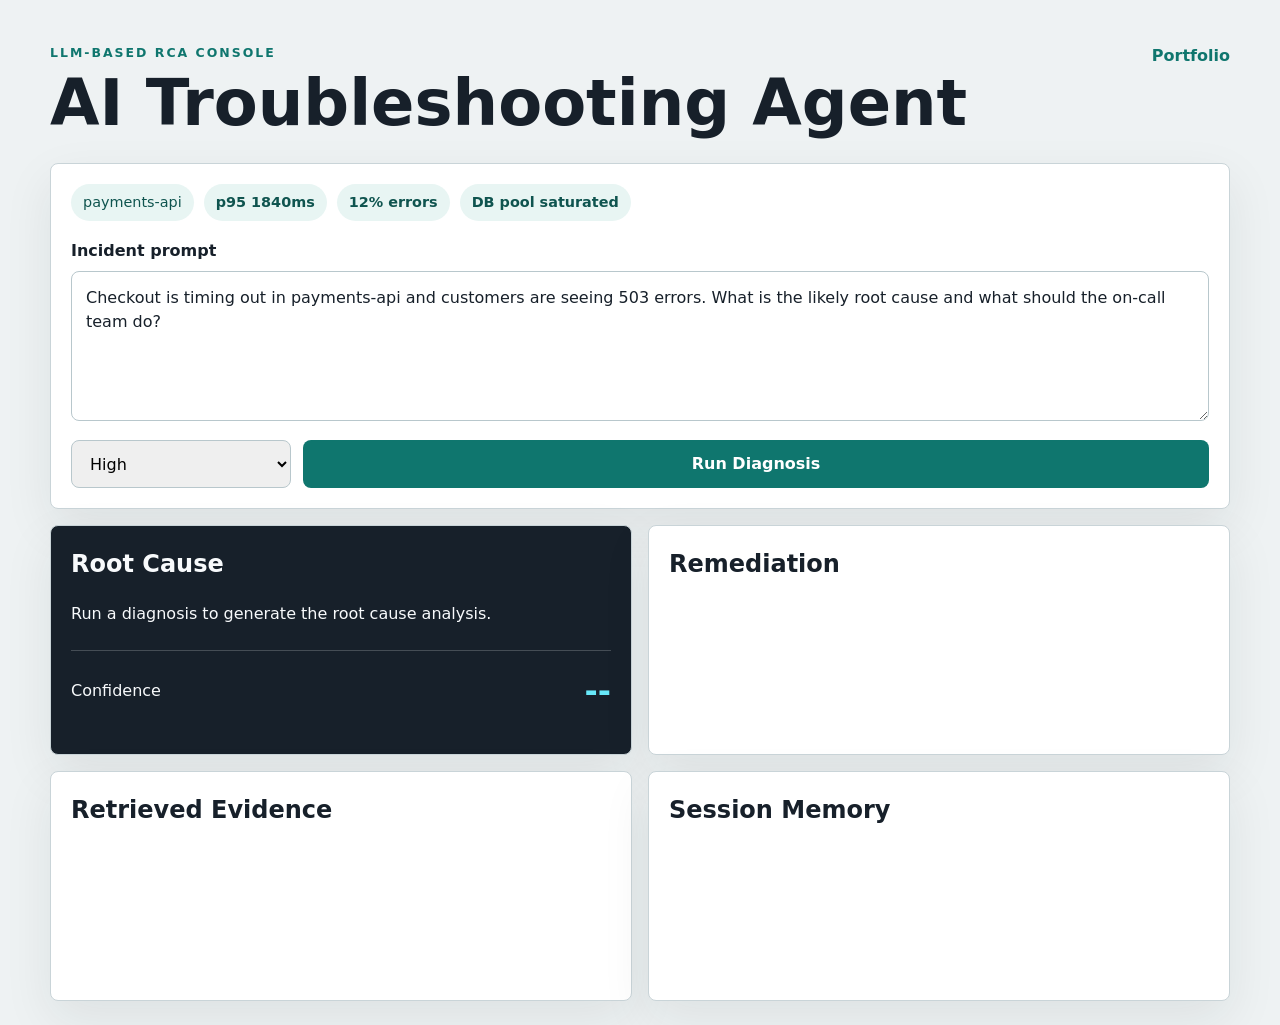
==== projects/01-ai-troubleshooting-agent/frontend/index.html @ 3167c2c2 "Build AI troubleshooting agent portfolio project" ====
<!DOCTYPE html>
<html lang="en">
<head>
  <meta charset="UTF-8" />
  <meta name="viewport" content="width=device-width, initial-scale=1.0" />
  <title>AI Troubleshooting Agent</title>
  <link rel="stylesheet" href="styles.css" />
</head>
<body>
  <main class="app-shell">
    <section class="workspace">
      <header class="topbar">
        <div>
          <p class="eyebrow">LLM-Based RCA Console</p>
          <h1>AI Troubleshooting Agent</h1>
        </div>
        <a href="../../index.html">Portfolio</a>
      </header>

      <section class="incident-panel">
        <div class="status-strip">
          <span>payments-api</span>
          <strong>p95 1840ms</strong>
          <strong>12% errors</strong>
          <strong>DB pool saturated</strong>
        </div>
        <form id="troubleshoot-form">
          <label for="message">Incident prompt</label>
          <textarea id="message" rows="5">Checkout is timing out in payments-api and customers are seeing 503 errors. What is the likely root cause and what should the on-call team do?</textarea>
          <div class="form-row">
            <select id="severity" aria-label="Severity">
              <option value="high">High</option>
              <option value="critical">Critical</option>
              <option value="medium">Medium</option>
            </select>
            <button type="submit">Run Diagnosis</button>
          </div>
        </form>
      </section>

      <section class="results-grid">
        <article class="result-card primary">
          <h2>Root Cause</h2>
          <p id="root-cause">Run a diagnosis to generate the root cause analysis.</p>
          <div class="confidence">
            <span>Confidence</span>
            <strong id="confidence">--</strong>
          </div>
        </article>
        <article class="result-card">
          <h2>Remediation</h2>
          <ol id="remediation"></ol>
        </article>
        <article class="result-card">
          <h2>Retrieved Evidence</h2>
          <div id="evidence"></div>
        </article>
        <article class="result-card">
          <h2>Session Memory</h2>
          <div id="memory"></div>
        </article>
      </section>
    </section>
  </main>
  <script src="script.js"></script>
</body>
</html>
---- projects/01-ai-troubleshooting-agent/frontend/styles.css ----
:root {
  color: #17202a;
  background: #eef2f3;
  font-family: Inter, ui-sans-serif, system-ui, -apple-system, BlinkMacSystemFont, "Segoe UI", sans-serif;
  line-height: 1.5;
}

* {
  box-sizing: border-box;
}

body {
  margin: 0;
  min-height: 100vh;
}

.app-shell {
  min-height: 100vh;
  padding: 24px;
}

.workspace {
  width: min(1180px, 100%);
  margin: 0 auto;
}

.topbar {
  display: flex;
  justify-content: space-between;
  align-items: flex-start;
  gap: 24px;
  padding: 20px 0 28px;
}

.topbar a {
  color: #0f766e;
  font-weight: 700;
  text-decoration: none;
}

.eyebrow {
  margin: 0 0 8px;
  color: #0f766e;
  font-size: 0.78rem;
  font-weight: 800;
  letter-spacing: 0.16em;
  text-transform: uppercase;
}

h1,
h2,
p {
  margin-top: 0;
}

h1 {
  margin-bottom: 0;
  font-size: clamp(2rem, 5vw, 4.2rem);
  line-height: 1;
}

.incident-panel,
.result-card {
  border: 1px solid #c9d4d8;
  border-radius: 8px;
  background: #ffffff;
  box-shadow: 0 18px 50px rgba(23, 32, 42, 0.08);
}

.incident-panel {
  padding: 20px;
}

.status-strip {
  display: flex;
  flex-wrap: wrap;
  gap: 10px;
  margin-bottom: 18px;
}

.status-strip span,
.status-strip strong {
  border-radius: 999px;
  padding: 8px 12px;
  background: #e8f5f3;
  color: #0f544f;
  font-size: 0.9rem;
}

label {
  display: block;
  margin-bottom: 8px;
  font-weight: 800;
}

textarea,
select,
button {
  width: 100%;
  border: 1px solid #b8c7cc;
  border-radius: 8px;
  font: inherit;
}

textarea {
  resize: vertical;
  padding: 14px;
  color: #17202a;
}

.form-row {
  display: grid;
  grid-template-columns: minmax(160px, 220px) minmax(180px, 1fr);
  gap: 12px;
  margin-top: 12px;
}

select,
button {
  min-height: 48px;
  padding: 0 14px;
}

button {
  border: 0;
  background: #0f766e;
  color: #ffffff;
  font-weight: 800;
  cursor: pointer;
}

.results-grid {
  display: grid;
  grid-template-columns: repeat(2, minmax(0, 1fr));
  gap: 16px;
  margin-top: 16px;
}

.result-card {
  min-height: 230px;
  padding: 20px;
}

.result-card.primary {
  background: #17202a;
  color: #f8fafc;
}

.confidence {
  display: flex;
  justify-content: space-between;
  align-items: center;
  border-top: 1px solid rgba(255, 255, 255, 0.2);
  margin-top: 24px;
  padding-top: 16px;
}

.confidence strong {
  font-size: 2rem;
  color: #67e8f9;
}

ol {
  padding-left: 22px;
}

.evidence-item,
.memory-item {
  border-top: 1px solid #dce4e7;
  padding-top: 12px;
  margin-top: 12px;
}

.evidence-item strong {
  display: block;
}

.evidence-item span {
  color: #0f766e;
  font-weight: 800;
}

@media (max-width: 760px) {
  .app-shell {
    padding: 16px;
  }

  .topbar,
  .form-row {
    display: block;
  }

  select,
  button {
    margin-top: 10px;
  }

  .results-grid {
    grid-template-columns: 1fr;
  }
}
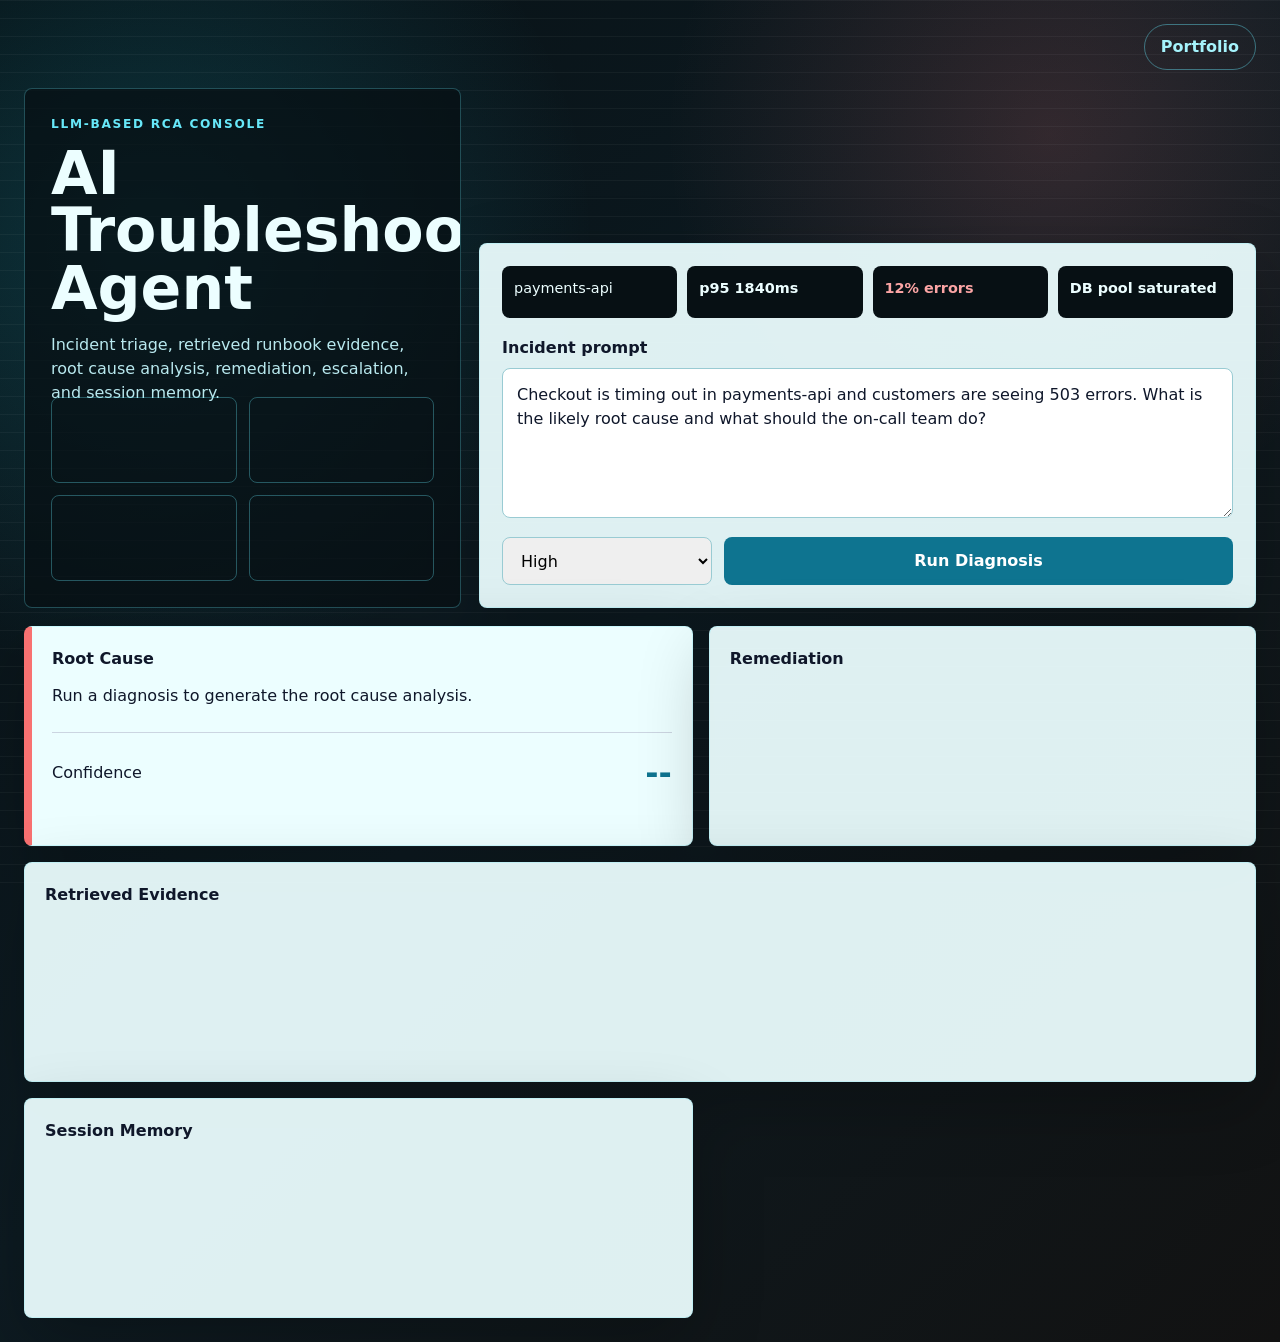
==== commit 5ac012b5: "Improve project page navigation and layouts" ====
--- a/projects/01-ai-troubleshooting-agent/frontend/index.html
+++ b/projects/01-ai-troubleshooting-agent/frontend/index.html
@@ -7,17 +7,22 @@
   <link rel="stylesheet" href="styles.css" />
 </head>
 <body>
-  <main class="app-shell">
-    <section class="workspace">
-      <header class="topbar">
-        <div>
-          <p class="eyebrow">LLM-Based RCA Console</p>
-          <h1>AI Troubleshooting Agent</h1>
+  <main class="incident-shell">
+    <nav class="floating-nav">
+      <a href="../../../index.html">Portfolio</a>
+    </nav>
+
+    <section class="war-room">
+      <aside class="incident-identity">
+        <p class="eyebrow">LLM-Based RCA Console</p>
+        <h1>AI Troubleshooting Agent</h1>
+        <p class="lede">Incident triage, retrieved runbook evidence, root cause analysis, remediation, escalation, and session memory.</p>
+        <div class="pulse-map" aria-hidden="true">
+          <span></span><span></span><span></span><span></span>
         </div>
-        <a href="../../index.html">Portfolio</a>
-      </header>
+      </aside>
 
-      <section class="incident-panel">
+      <section class="diagnostic-console">
         <div class="status-strip">
           <span>payments-api</span>
           <strong>p95 1840ms</strong>
@@ -37,29 +42,29 @@
           </div>
         </form>
       </section>
+    </section>
 
-      <section class="results-grid">
-        <article class="result-card primary">
-          <h2>Root Cause</h2>
-          <p id="root-cause">Run a diagnosis to generate the root cause analysis.</p>
-          <div class="confidence">
-            <span>Confidence</span>
-            <strong id="confidence">--</strong>
-          </div>
-        </article>
-        <article class="result-card">
-          <h2>Remediation</h2>
-          <ol id="remediation"></ol>
-        </article>
-        <article class="result-card">
-          <h2>Retrieved Evidence</h2>
-          <div id="evidence"></div>
-        </article>
-        <article class="result-card">
-          <h2>Session Memory</h2>
-          <div id="memory"></div>
-        </article>
-      </section>
+    <section class="results-grid">
+      <article class="result-card primary">
+        <h2>Root Cause</h2>
+        <p id="root-cause">Run a diagnosis to generate the root cause analysis.</p>
+        <div class="confidence">
+          <span>Confidence</span>
+          <strong id="confidence">--</strong>
+        </div>
+      </article>
+      <article class="result-card remediation-card">
+        <h2>Remediation</h2>
+        <ol id="remediation"></ol>
+      </article>
+      <article class="result-card evidence-card">
+        <h2>Retrieved Evidence</h2>
+        <div id="evidence"></div>
+      </article>
+      <article class="result-card memory-card">
+        <h2>Session Memory</h2>
+        <div id="memory"></div>
+      </article>
     </section>
   </main>
   <script src="script.js"></script>
--- a/projects/01-ai-troubleshooting-agent/frontend/styles.css
+++ b/projects/01-ai-troubleshooting-agent/frontend/styles.css
@@ -1,6 +1,6 @@
 :root {
-  color: #17202a;
-  background: #eef2f3;
+  color: #ecfeff;
+  background: #071014;
   font-family: Inter, ui-sans-serif, system-ui, -apple-system, BlinkMacSystemFont, "Segoe UI", sans-serif;
   line-height: 1.5;
 }
@@ -12,38 +12,74 @@
 body {
   margin: 0;
   min-height: 100vh;
-}
-
-.app-shell {
+  background:
+    radial-gradient(circle at 12% 18%, rgba(34, 211, 238, 0.18), transparent 28%),
+    radial-gradient(circle at 82% 10%, rgba(248, 113, 113, 0.16), transparent 24%),
+    linear-gradient(135deg, #071014 0%, #0d1b22 48%, #121212 100%);
+  overflow-x: hidden;
+}
+
+body::before {
+  animation: scan 9s linear infinite;
+  background: repeating-linear-gradient(180deg, rgba(255, 255, 255, 0.045) 0, rgba(255, 255, 255, 0.045) 1px, transparent 1px, transparent 18px);
+  content: "";
+  inset: 0;
+  pointer-events: none;
+  position: fixed;
+}
+
+@keyframes scan {
+  from { transform: translateY(-18px); }
+  to { transform: translateY(18px); }
+}
+
+.incident-shell {
   min-height: 100vh;
   padding: 24px;
-}
-
-.workspace {
-  width: min(1180px, 100%);
+  position: relative;
+}
+
+.floating-nav {
+  display: flex;
+  justify-content: flex-end;
+  margin: 0 auto 18px;
+  width: min(1240px, 100%);
+}
+
+.floating-nav a {
+  border: 1px solid rgba(103, 232, 249, 0.42);
+  border-radius: 999px;
+  color: #a5f3fc;
+  font-weight: 900;
+  padding: 10px 16px;
+  text-decoration: none;
+}
+
+.war-room {
+  align-items: stretch;
+  display: grid;
+  gap: 18px;
+  grid-template-columns: minmax(280px, 0.72fr) minmax(0, 1.28fr);
   margin: 0 auto;
-}
-
-.topbar {
-  display: flex;
-  justify-content: space-between;
-  align-items: flex-start;
-  gap: 24px;
-  padding: 20px 0 28px;
-}
-
-.topbar a {
-  color: #0f766e;
-  font-weight: 700;
-  text-decoration: none;
+  width: min(1240px, 100%);
+}
+
+.incident-identity {
+  background: rgba(7, 16, 20, 0.74);
+  border: 1px solid rgba(103, 232, 249, 0.28);
+  border-radius: 8px;
+  min-height: 520px;
+  overflow: hidden;
+  padding: 26px;
+  position: relative;
 }
 
 .eyebrow {
-  margin: 0 0 8px;
-  color: #0f766e;
-  font-size: 0.78rem;
-  font-weight: 800;
-  letter-spacing: 0.16em;
+  color: #67e8f9;
+  font-size: 0.76rem;
+  font-weight: 900;
+  letter-spacing: 0.14em;
+  margin: 0 0 12px;
   text-transform: uppercase;
 }
 
@@ -54,64 +90,108 @@
 }
 
 h1 {
-  margin-bottom: 0;
-  font-size: clamp(2rem, 5vw, 4.2rem);
-  line-height: 1;
-}
-
-.incident-panel,
+  font-size: clamp(2rem, 4.7vw, 4.4rem);
+  line-height: 0.95;
+  margin-bottom: 16px;
+  max-width: 620px;
+}
+
+h2 {
+  font-size: 1rem;
+}
+
+.lede {
+  color: #b9e9ef;
+  max-width: 460px;
+}
+
+.pulse-map {
+  bottom: 26px;
+  display: grid;
+  gap: 12px;
+  grid-template-columns: repeat(2, minmax(0, 1fr));
+  left: 26px;
+  position: absolute;
+  right: 26px;
+}
+
+.pulse-map span {
+  animation: pulse 2.8s ease-in-out infinite;
+  border: 1px solid rgba(103, 232, 249, 0.32);
+  border-radius: 8px;
+  height: 86px;
+}
+
+.pulse-map span:nth-child(2),
+.pulse-map span:nth-child(3) {
+  animation-delay: 0.8s;
+}
+
+@keyframes pulse {
+  0%, 100% { background: rgba(103, 232, 249, 0.04); }
+  50% { background: rgba(248, 113, 113, 0.16); }
+}
+
+.diagnostic-console,
 .result-card {
-  border: 1px solid #c9d4d8;
-  border-radius: 8px;
-  background: #ffffff;
-  box-shadow: 0 18px 50px rgba(23, 32, 42, 0.08);
-}
-
-.incident-panel {
-  padding: 20px;
+  background: rgba(236, 254, 255, 0.94);
+  border: 1px solid rgba(103, 232, 249, 0.24);
+  border-radius: 8px;
+  box-shadow: 0 24px 70px rgba(0, 0, 0, 0.24);
+  color: #0f172a;
+}
+
+.diagnostic-console {
+  align-self: end;
+  padding: 22px;
 }
 
 .status-strip {
-  display: flex;
-  flex-wrap: wrap;
+  display: grid;
   gap: 10px;
+  grid-template-columns: repeat(4, minmax(0, 1fr));
   margin-bottom: 18px;
 }
 
 .status-strip span,
 .status-strip strong {
-  border-radius: 999px;
-  padding: 8px 12px;
-  background: #e8f5f3;
-  color: #0f544f;
+  background: #071014;
+  border-radius: 8px;
+  color: #ecfeff;
   font-size: 0.9rem;
+  min-height: 52px;
+  padding: 12px;
+}
+
+.status-strip strong:nth-child(3) {
+  color: #fca5a5;
 }
 
 label {
   display: block;
+  font-weight: 900;
   margin-bottom: 8px;
-  font-weight: 800;
 }
 
 textarea,
 select,
 button {
+  border: 1px solid #99cbd3;
+  border-radius: 8px;
+  font: inherit;
   width: 100%;
-  border: 1px solid #b8c7cc;
-  border-radius: 8px;
-  font: inherit;
 }
 
 textarea {
+  color: #0f172a;
+  padding: 14px;
   resize: vertical;
-  padding: 14px;
-  color: #17202a;
 }
 
 .form-row {
   display: grid;
-  grid-template-columns: minmax(160px, 220px) minmax(180px, 1fr);
   gap: 12px;
+  grid-template-columns: minmax(150px, 210px) minmax(180px, 1fr);
   margin-top: 12px;
 }
 
@@ -122,42 +202,47 @@
 }
 
 button {
+  background: #0e7490;
   border: 0;
-  background: #0f766e;
   color: #ffffff;
-  font-weight: 800;
   cursor: pointer;
+  font-weight: 900;
 }
 
 .results-grid {
   display: grid;
-  grid-template-columns: repeat(2, minmax(0, 1fr));
   gap: 16px;
-  margin-top: 16px;
+  grid-template-columns: 1.1fr 0.9fr;
+  margin: 18px auto 0;
+  width: min(1240px, 100%);
 }
 
 .result-card {
-  min-height: 230px;
+  min-height: 220px;
   padding: 20px;
 }
 
 .result-card.primary {
-  background: #17202a;
-  color: #f8fafc;
+  background: #ecfeff;
+  border-left: 8px solid #f87171;
+}
+
+.evidence-card {
+  grid-column: 1 / -1;
 }
 
 .confidence {
+  align-items: center;
+  border-top: 1px solid #cbd5e1;
   display: flex;
   justify-content: space-between;
-  align-items: center;
-  border-top: 1px solid rgba(255, 255, 255, 0.2);
   margin-top: 24px;
   padding-top: 16px;
 }
 
 .confidence strong {
+  color: #0e7490;
   font-size: 2rem;
-  color: #67e8f9;
 }
 
 ol {
@@ -166,9 +251,9 @@
 
 .evidence-item,
 .memory-item {
-  border-top: 1px solid #dce4e7;
+  border-top: 1px solid #d4e6eb;
+  margin-top: 12px;
   padding-top: 12px;
-  margin-top: 12px;
 }
 
 .evidence-item strong {
@@ -176,26 +261,28 @@
 }
 
 .evidence-item span {
-  color: #0f766e;
-  font-weight: 800;
-}
-
-@media (max-width: 760px) {
-  .app-shell {
+  color: #0e7490;
+  font-weight: 900;
+}
+
+@media (max-width: 900px) {
+  .war-room,
+  .results-grid,
+  .status-strip {
+    grid-template-columns: 1fr;
+  }
+
+  .incident-identity {
+    min-height: 380px;
+  }
+}
+
+@media (max-width: 640px) {
+  .incident-shell {
     padding: 16px;
   }
 
-  .topbar,
   .form-row {
-    display: block;
-  }
-
-  select,
-  button {
-    margin-top: 10px;
-  }
-
-  .results-grid {
     grid-template-columns: 1fr;
   }
 }
